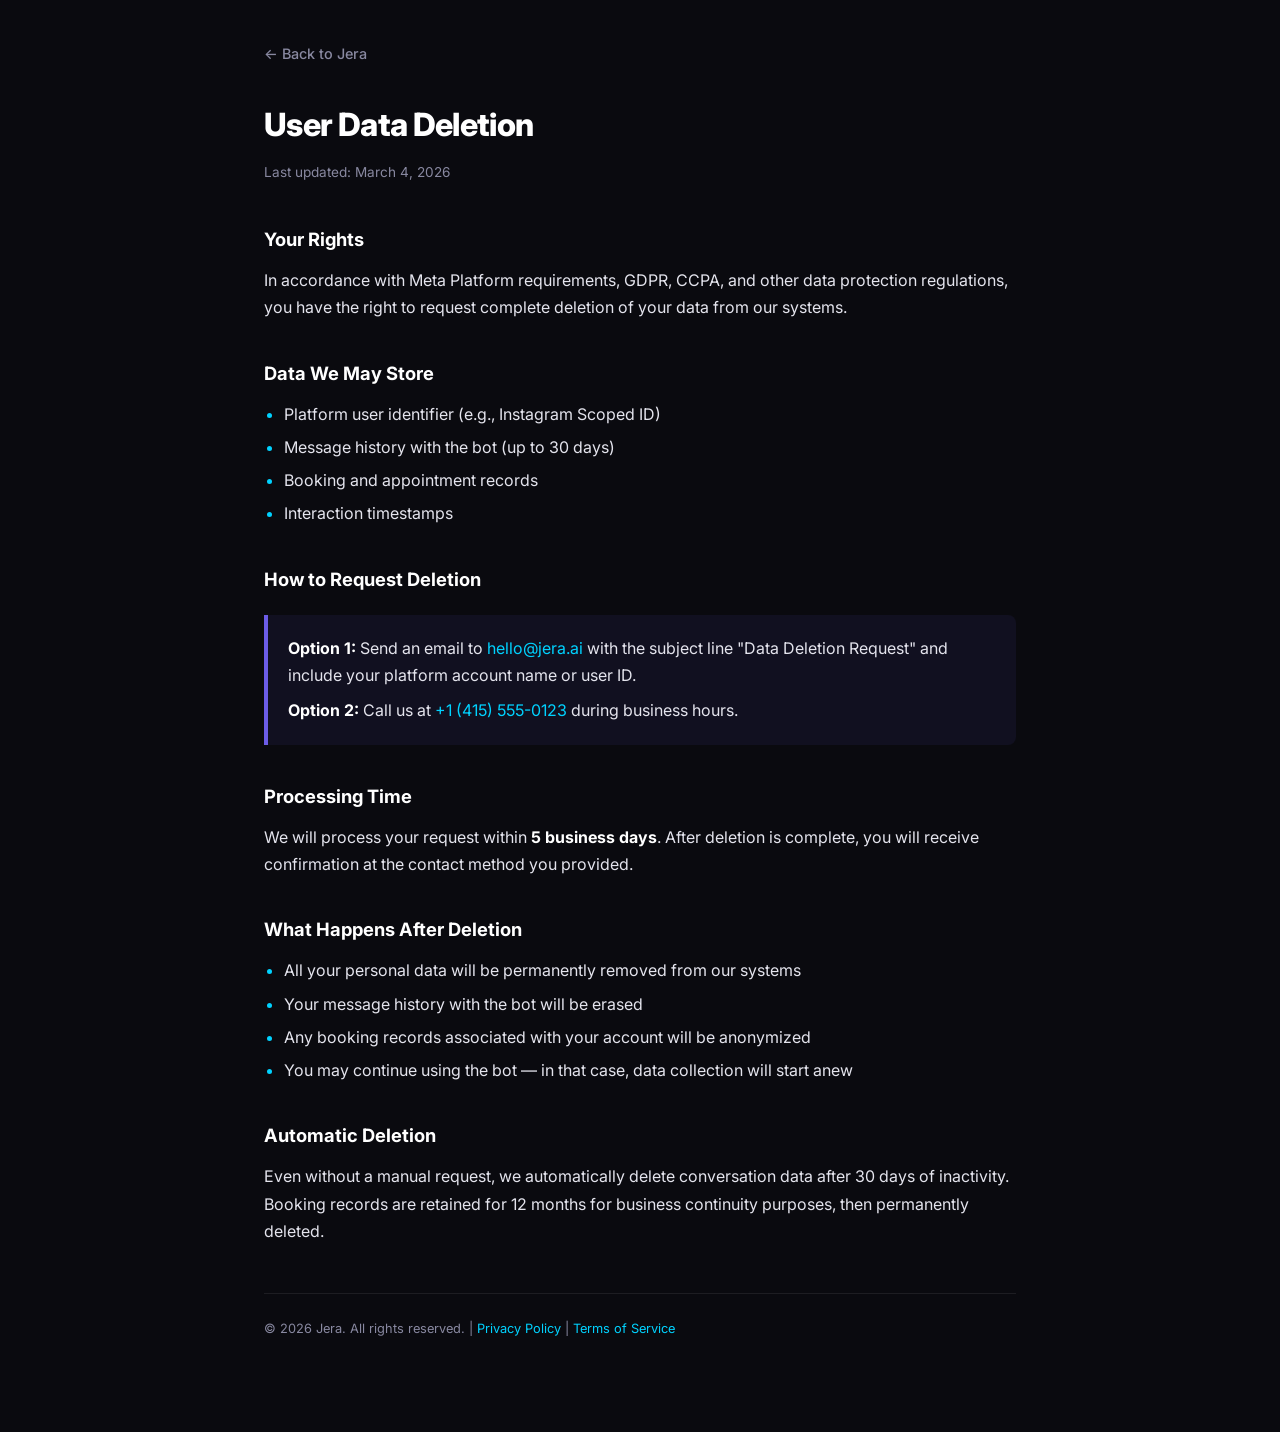
==== data-deletion.html @ fde33cfa "Add root-level legal pages to preserve old URLs after Pages source change - Copy privacy-policy.html" ====
<!DOCTYPE html>
<html lang="en">
<head>
    <meta charset="UTF-8">
    <meta name="viewport" content="width=device-width, initial-scale=1.0">
    <title>Data Deletion — Jera</title>
    <link rel="icon" type="image/svg+xml" href="img/favicon.svg">
    <link rel="preconnect" href="https://fonts.googleapis.com">
    <link rel="preconnect" href="https://fonts.gstatic.com" crossorigin>
    <link href="https://fonts.googleapis.com/css2?family=Inter:wght@400;500;600;700&display=swap" rel="stylesheet">
    <style>
        :root{--c-bg:#0a0a0f;--c-surface:#1a1a26;--c-border:rgba(255,255,255,.08);--c-text:#e4e4ed;--c-text-dim:#8888a0;--c-text-bright:#fff;--c-primary:#6C5CE7;--c-accent:#00D2FF;}
        *,*::before,*::after{box-sizing:border-box;margin:0;padding:0;}
        html{scroll-behavior:smooth;}
        body{font-family:'Inter',-apple-system,BlinkMacSystemFont,'Segoe UI',sans-serif;max-width:800px;margin:0 auto;padding:40px 24px 80px;line-height:1.7;color:var(--c-text);background:var(--c-bg);-webkit-font-smoothing:antialiased;}
        a{color:var(--c-accent);text-decoration:none;transition:color .15s;}
        a:hover{color:var(--c-primary);}
        .back-link{display:inline-flex;align-items:center;gap:6px;font-size:.9rem;font-weight:500;color:var(--c-text-dim);margin-bottom:32px;transition:color .15s;}
        .back-link:hover{color:var(--c-text-bright);}
        h1{font-size:2rem;font-weight:800;color:var(--c-text-bright);margin-bottom:8px;letter-spacing:-.02em;}
        .updated{color:var(--c-text-dim);font-size:.85rem;margin-bottom:40px;display:block;}
        h2{font-size:1.15rem;font-weight:700;color:var(--c-text-bright);margin-top:36px;margin-bottom:12px;}
        p{margin-bottom:12px;}
        ul{margin:8px 0 16px 20px;}
        li{margin-bottom:6px;color:var(--c-text);}
        li::marker{color:var(--c-accent);}
        strong{color:var(--c-text-bright);}
        .info-box{background:rgba(108,92,231,.08);border-left:4px solid var(--c-primary);padding:20px;margin:20px 0;border-radius:0 8px 8px 0;}
        .info-box p{margin-bottom:8px;}
        .info-box p:last-child{margin-bottom:0;}
        .footer-legal{margin-top:48px;padding-top:24px;border-top:1px solid var(--c-border);font-size:.8rem;color:var(--c-text-dim);}
    </style>
</head>
<body>
    <a href="index.html" class="back-link">&larr; Back to Jera</a>
    <h1>User Data Deletion</h1>
    <span class="updated">Last updated: March 4, 2026</span>

    <h2>Your Rights</h2>
    <p>In accordance with Meta Platform requirements, GDPR, CCPA, and other data protection regulations, you have the right to request complete deletion of your data from our systems.</p>

    <h2>Data We May Store</h2>
    <ul>
        <li>Platform user identifier (e.g., Instagram Scoped ID)</li>
        <li>Message history with the bot (up to 30 days)</li>
        <li>Booking and appointment records</li>
        <li>Interaction timestamps</li>
    </ul>

    <h2>How to Request Deletion</h2>
    <div class="info-box">
        <p><strong>Option 1:</strong> Send an email to <a href="mailto:hello@jera.ai">hello@jera.ai</a> with the subject line "Data Deletion Request" and include your platform account name or user ID.</p>
        <p><strong>Option 2:</strong> Call us at <a href="tel:+14155550123">+1 (415) 555-0123</a> during business hours.</p>
    </div>

    <h2>Processing Time</h2>
    <p>We will process your request within <strong>5 business days</strong>. After deletion is complete, you will receive confirmation at the contact method you provided.</p>

    <h2>What Happens After Deletion</h2>
    <ul>
        <li>All your personal data will be permanently removed from our systems</li>
        <li>Your message history with the bot will be erased</li>
        <li>Any booking records associated with your account will be anonymized</li>
        <li>You may continue using the bot — in that case, data collection will start anew</li>
    </ul>

    <h2>Automatic Deletion</h2>
    <p>Even without a manual request, we automatically delete conversation data after 30 days of inactivity. Booking records are retained for 12 months for business continuity purposes, then permanently deleted.</p>

    <div class="footer-legal">
        <p>&copy; 2026 Jera. All rights reserved. | <a href="privacy-policy.html">Privacy Policy</a> | <a href="terms-of-service.html">Terms of Service</a></p>
    </div>
</body>
</html>
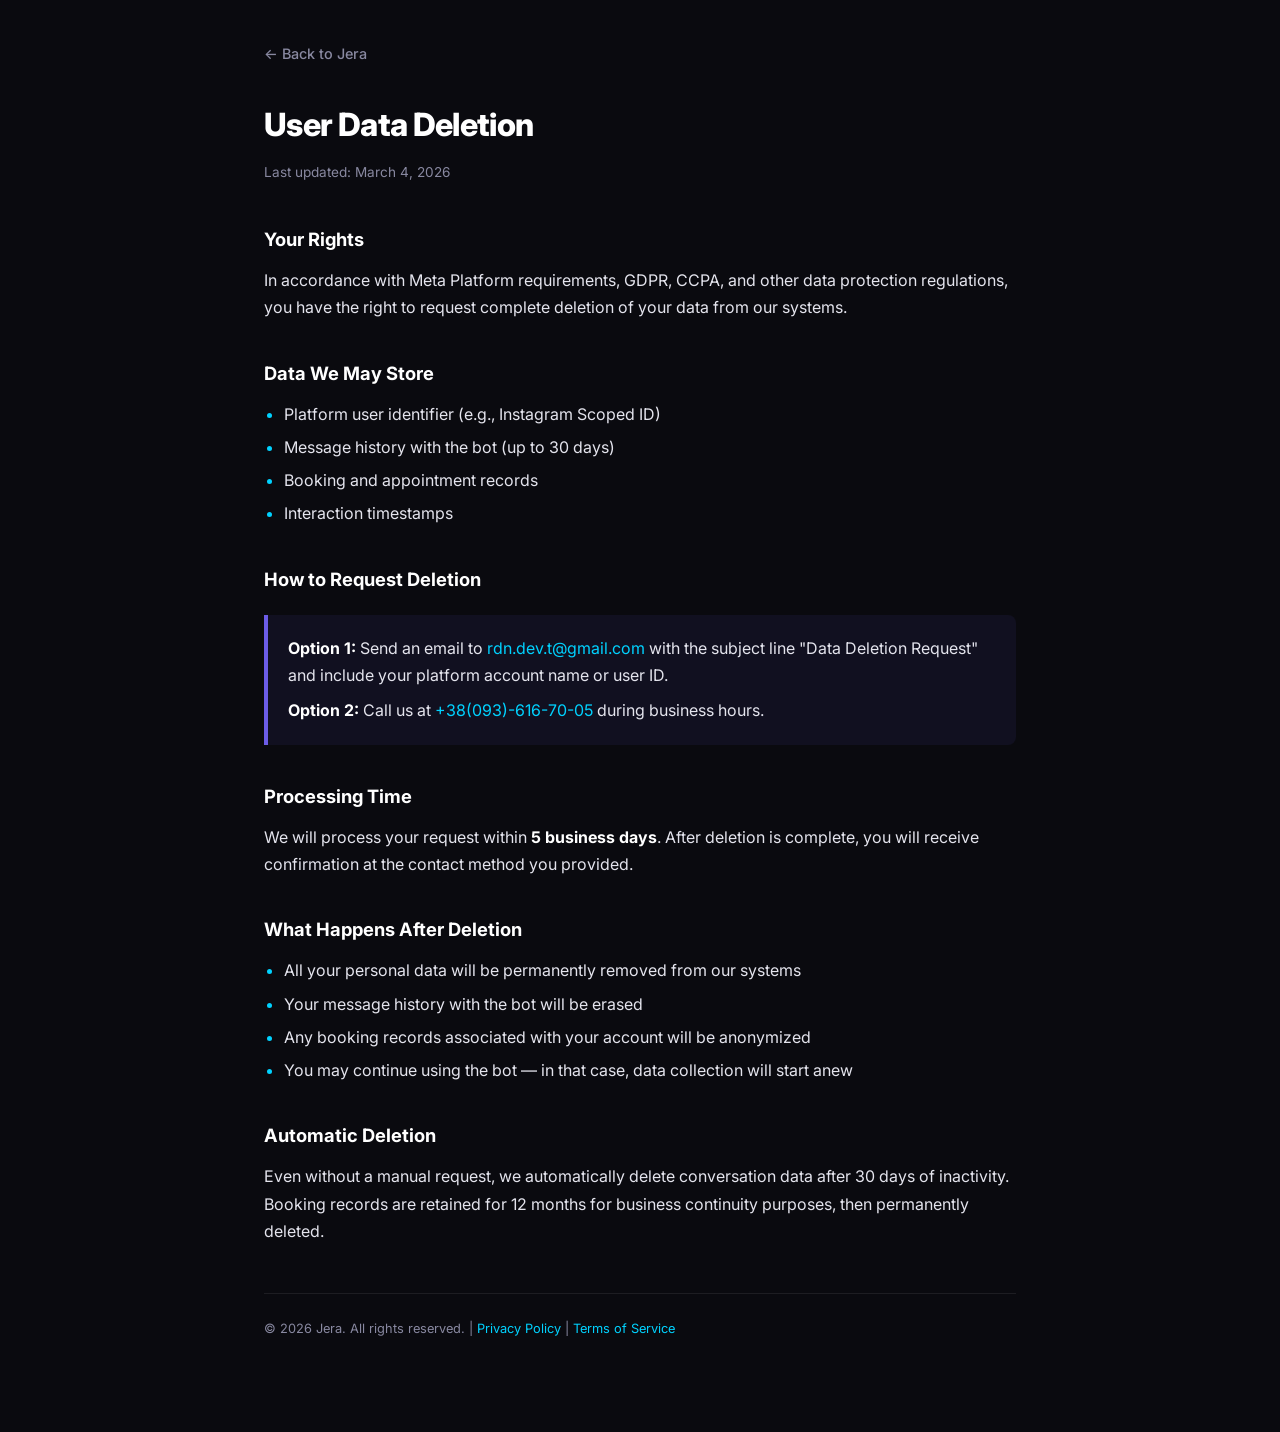
==== commit fd5d258a: "Update contact info: email to rdn.dev.t@gmail.com, phone to +38(093)-616-70-05 Replace placeholder h" ====
--- a/data-deletion.html
+++ b/data-deletion.html
@@ -49,8 +49,8 @@
 
     <h2>How to Request Deletion</h2>
     <div class="info-box">
-        <p><strong>Option 1:</strong> Send an email to <a href="mailto:hello@jera.ai">hello@jera.ai</a> with the subject line "Data Deletion Request" and include your platform account name or user ID.</p>
-        <p><strong>Option 2:</strong> Call us at <a href="tel:+14155550123">+1 (415) 555-0123</a> during business hours.</p>
+        <p><strong>Option 1:</strong> Send an email to <a href="mailto:rdn.dev.t@gmail.com">rdn.dev.t@gmail.com</a> with the subject line "Data Deletion Request" and include your platform account name or user ID.</p>
+        <p><strong>Option 2:</strong> Call us at <a href="tel:+380936167005">+38(093)-616-70-05</a> during business hours.</p>
     </div>
 
     <h2>Processing Time</h2>
